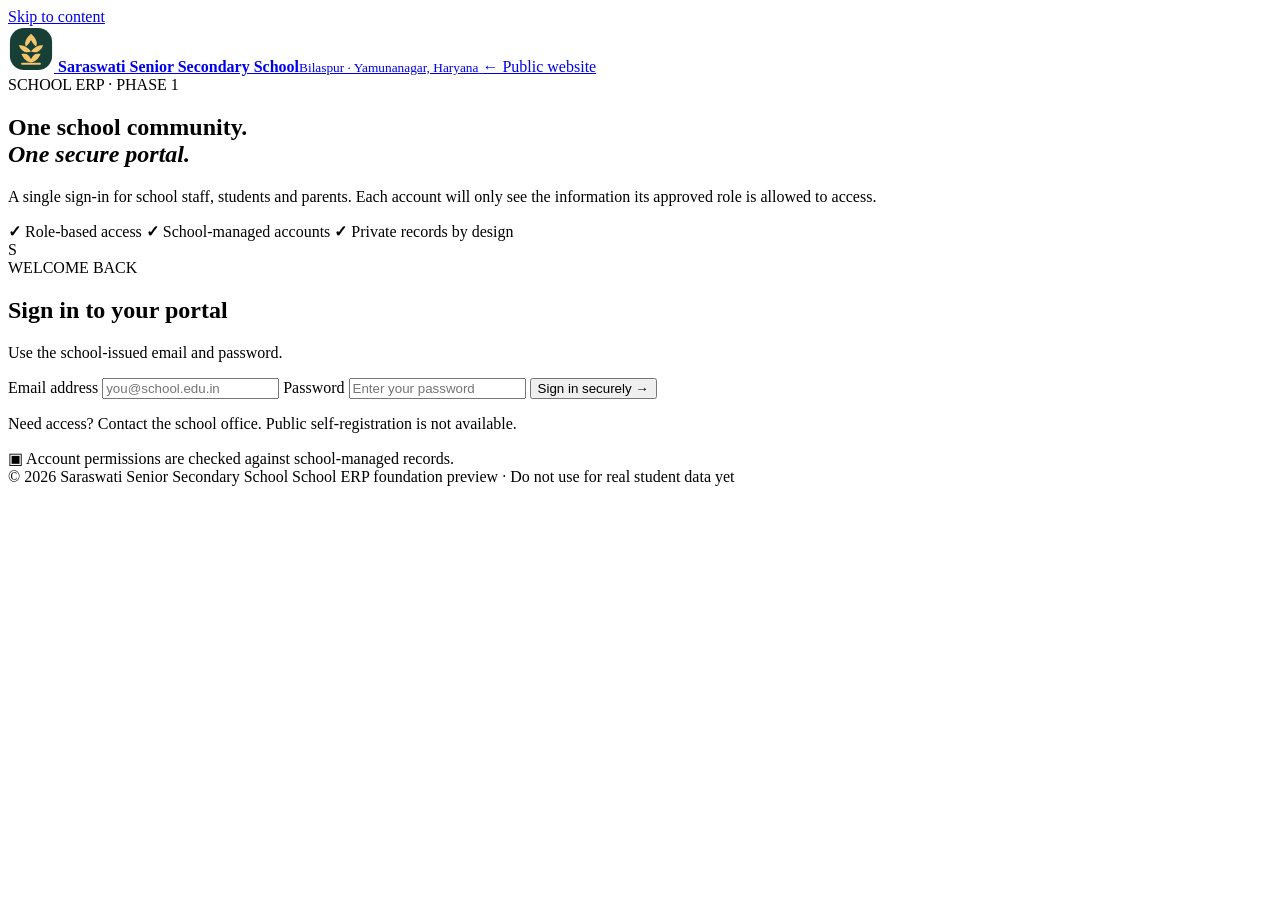
==== erp/index.html @ 6856d6d7 "feat: add role-aware ERP sign-in portal" ====
<!doctype html>
<html lang="en">
<head>
  <meta charset="utf-8">
  <meta name="viewport" content="width=device-width, initial-scale=1">
  <meta name="theme-color" content="#173f35">
  <meta name="description" content="Secure staff, student and parent portal for Saraswati Senior Secondary School.">
  <title>School ERP | Saraswati Senior Secondary School</title>
  <link rel="icon" type="image/svg+xml" href="../assets/favicon.svg">
  <link rel="stylesheet" href="./styles.css">
  <script src="./config.js"></script>
  <script type="module" src="./app.js"></script>
</head>
<body>
  <a class="skip-link" href="#main">Skip to content</a>
  <header class="topbar">
    <a class="brand" href="../index.html">
      <img src="../assets/logo.svg" alt="" width="46" height="46">
      <span><strong>Saraswati Senior Secondary School</strong><small>Bilaspur · Yamunanagar, Haryana</small></span>
    </a>
    <a class="back-link" href="../index.html">← Public website</a>
  </header>

  <main id="main" class="page-shell">
    <section class="intro">
      <span class="eyebrow">SCHOOL ERP · PHASE 1</span>
      <h1>One school community.<br><em>One secure portal.</em></h1>
      <p>A single sign-in for school staff, students and parents. Each account will only see the information its approved role is allowed to access.</p>
      <div class="trust-points">
        <span><b aria-hidden="true">✓</b> Role-based access</span>
        <span><b aria-hidden="true">✓</b> School-managed accounts</span>
        <span><b aria-hidden="true">✓</b> Private records by design</span>
      </div>
    </section>

    <section class="auth-card" aria-labelledby="portal-title">
      <div class="card-mark" aria-hidden="true">S</div>
      <div id="login-panel">
        <span class="eyebrow">WELCOME BACK</span>
        <h2 id="portal-title">Sign in to your portal</h2>
        <p class="muted">Use the school-issued email and password.</p>
        <div id="setup-notice" class="notice notice-warn" role="status" hidden>
          The secure backend has not been configured on this preview. Add the school's Supabase project settings in <code>erp/config.js</code> and apply the SQL setup before enabling sign-in.
        </div>
        <form id="login-form">
          <label for="email">Email address</label>
          <input id="email" name="email" type="email" autocomplete="username" placeholder="you@school.edu.in" required>
          <label for="password">Password</label>
          <input id="password" name="password" type="password" autocomplete="current-password" placeholder="Enter your password" required>
          <button id="login-button" class="primary-button" type="submit">Sign in securely <span aria-hidden="true">→</span></button>
          <p id="login-status" class="form-status" role="status" aria-live="polite"></p>
        </form>
        <p class="help-note">Need access? Contact the school office. Public self-registration is not available.</p>
      </div>

      <div id="dashboard-panel" hidden>
        <span class="eyebrow">YOUR WORKSPACE</span>
        <h2 id="welcome-title">Welcome</h2>
        <p id="role-summary" class="muted"></p>
        <div id="role-cards" class="role-cards"></div>
        <div class="notice notice-info">This is the Phase 1 foundation. Attendance, marks, datesheets and other records will appear after their modules are built and tested.</div>
        <button id="logout-button" class="secondary-button" type="button">Sign out</button>
        <p id="dashboard-status" class="form-status" role="status" aria-live="polite"></p>
      </div>
      <div class="security-caption"><span aria-hidden="true">▣</span> Account permissions are checked against school-managed records.</div>
    </section>
  </main>

  <footer class="footer">
    <span>© <span data-year>2026</span> Saraswati Senior Secondary School</span>
    <span>School ERP foundation preview · Do not use for real student data yet</span>
  </footer>
</body>
</html>
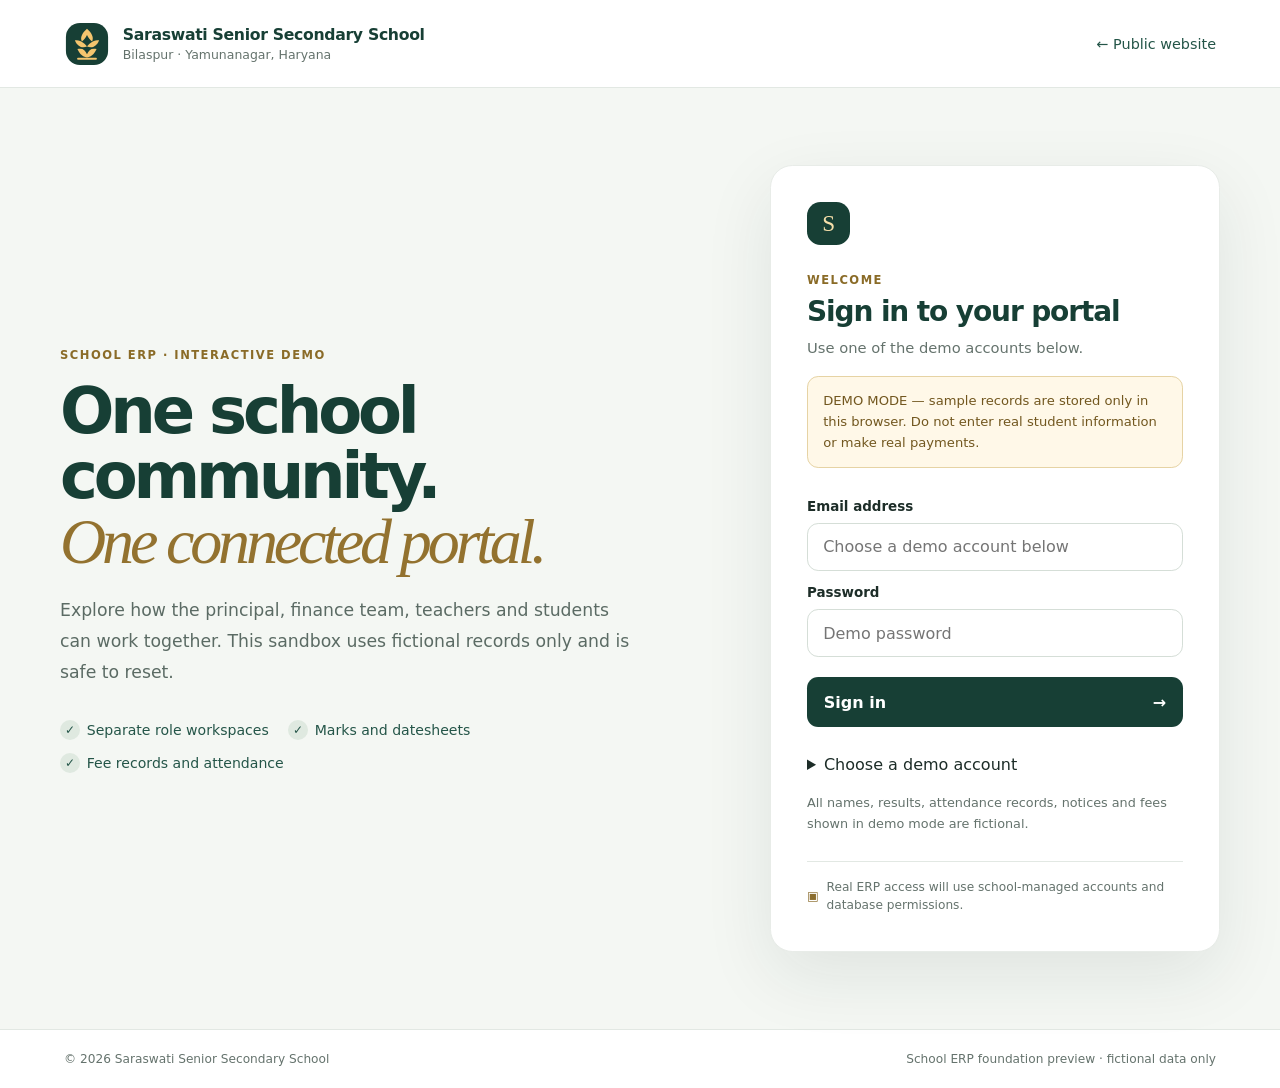
==== commit 8e0b63c3: "feat: add demo accounts and ERP workspace shell" ====
--- a/erp/index.html
+++ b/erp/index.html
@@ -4,7 +4,7 @@
   <meta charset="utf-8">
   <meta name="viewport" content="width=device-width, initial-scale=1">
   <meta name="theme-color" content="#173f35">
-  <meta name="description" content="Secure staff, student and parent portal for Saraswati Senior Secondary School.">
+  <meta name="description" content="School ERP demonstration portal for Saraswati Senior Secondary School.">
   <title>School ERP | Saraswati Senior Secondary School</title>
   <link rel="icon" type="image/svg+xml" href="../assets/favicon.svg">
   <link rel="stylesheet" href="./styles.css">
@@ -21,54 +21,89 @@
     <a class="back-link" href="../index.html">← Public website</a>
   </header>
 
-  <main id="main" class="page-shell">
-    <section class="intro">
-      <span class="eyebrow">SCHOOL ERP · PHASE 1</span>
-      <h1>One school community.<br><em>One secure portal.</em></h1>
-      <p>A single sign-in for school staff, students and parents. Each account will only see the information its approved role is allowed to access.</p>
-      <div class="trust-points">
-        <span><b aria-hidden="true">✓</b> Role-based access</span>
-        <span><b aria-hidden="true">✓</b> School-managed accounts</span>
-        <span><b aria-hidden="true">✓</b> Private records by design</span>
-      </div>
+  <main id="main">
+    <section id="login-layout" class="page-shell">
+      <section class="intro">
+        <span class="eyebrow">SCHOOL ERP · INTERACTIVE DEMO</span>
+        <h1>One school community.<br><em>One connected portal.</em></h1>
+        <p>Explore how the principal, finance team, teachers and students can work together. This sandbox uses fictional records only and is safe to reset.</p>
+        <div class="trust-points">
+          <span><b aria-hidden="true">✓</b> Separate role workspaces</span>
+          <span><b aria-hidden="true">✓</b> Marks and datesheets</span>
+          <span><b aria-hidden="true">✓</b> Fee records and attendance</span>
+        </div>
+      </section>
+
+      <section class="auth-card" aria-labelledby="portal-title">
+        <div class="card-mark" aria-hidden="true">S</div>
+        <div id="login-panel">
+          <span class="eyebrow">WELCOME</span>
+          <h2 id="portal-title">Sign in to your portal</h2>
+          <p class="muted">Use one of the demo accounts below.</p>
+
+          <div id="demo-notice" class="notice notice-warn" role="status">
+            DEMO MODE — sample records are stored only in this browser. Do not enter real student information or make real payments.
+          </div>
+          <div id="setup-notice" class="notice notice-info" role="status" hidden>
+            Live sign-in needs the school's Supabase project configuration. Demo accounts are available separately on this preview.
+          </div>
+
+          <form id="login-form">
+            <label for="email">Email address</label>
+            <input id="email" name="email" type="email" autocomplete="username" placeholder="Choose a demo account below" required>
+            <label for="password">Password</label>
+            <input id="password" name="password" type="password" autocomplete="current-password" placeholder="Demo password" required>
+            <button id="login-button" class="primary-button" type="submit">Sign in <span aria-hidden="true">→</span></button>
+            <p id="login-status" class="form-status" role="status" aria-live="polite"></p>
+          </form>
+
+          <details class="demo-accounts" id="demo-account-list">
+            <summary>Choose a demo account</summary>
+            <p class="demo-password">Shared demo password: <code>Demo@12345</code></p>
+            <div id="demo-account-buttons" class="demo-account-buttons"></div>
+          </details>
+          <p class="help-note">All names, results, attendance records, notices and fees shown in demo mode are fictional.</p>
+        </div>
+
+        <div class="security-caption"><span aria-hidden="true">▣</span> Real ERP access will use school-managed accounts and database permissions.</div>
+      </section>
     </section>
 
-    <section class="auth-card" aria-labelledby="portal-title">
-      <div class="card-mark" aria-hidden="true">S</div>
-      <div id="login-panel">
-        <span class="eyebrow">WELCOME BACK</span>
-        <h2 id="portal-title">Sign in to your portal</h2>
-        <p class="muted">Use the school-issued email and password.</p>
-        <div id="setup-notice" class="notice notice-warn" role="status" hidden>
-          The secure backend has not been configured on this preview. Add the school's Supabase project settings in <code>erp/config.js</code> and apply the SQL setup before enabling sign-in.
+    <section id="portal-root" class="portal-layout" hidden aria-label="School ERP workspace">
+      <aside class="sidebar">
+        <a class="sidebar-brand" href="../index.html">
+          <img src="../assets/logo.svg" alt="" width="38" height="38">
+          <span><strong>Saraswati ERP</strong><small>School workspace</small></span>
+        </a>
+        <div class="sidebar-section-title">WORKSPACE</div>
+        <nav id="portal-nav" class="portal-nav" aria-label="ERP navigation"></nav>
+        <div class="sidebar-bottom">
+          <div class="user-chip"><span id="user-avatar" class="avatar">S</span><span><strong id="user-name">Demo User</strong><small id="user-role">Demo role</small></span></div>
+          <button id="logout-button" class="sidebar-logout" type="button"><span aria-hidden="true">↪</span> Sign out</button>
         </div>
-        <form id="login-form">
-          <label for="email">Email address</label>
-          <input id="email" name="email" type="email" autocomplete="username" placeholder="you@school.edu.in" required>
-          <label for="password">Password</label>
-          <input id="password" name="password" type="password" autocomplete="current-password" placeholder="Enter your password" required>
-          <button id="login-button" class="primary-button" type="submit">Sign in securely <span aria-hidden="true">→</span></button>
-          <p id="login-status" class="form-status" role="status" aria-live="polite"></p>
-        </form>
-        <p class="help-note">Need access? Contact the school office. Public self-registration is not available.</p>
+      </aside>
+      <div class="workspace">
+        <header class="workspace-header">
+          <div>
+            <p class="workspace-kicker">SARASWATI SENIOR SECONDARY SCHOOL <span>·</span> 2026–27</p>
+            <h1 id="view-title">Overview</h1>
+          </div>
+          <div class="workspace-actions">
+            <span id="mode-badge" class="mode-badge">DEMO SANDBOX</span>
+            <button id="reset-demo-button" class="secondary-button reset-button" type="button" hidden>Reset demo data</button>
+          </div>
+        </header>
+        <div id="demo-banner" class="demo-banner"><span aria-hidden="true">ⓘ</span><span><strong>Demo sandbox</strong> — records are fictional and saved only in this browser. No messages, payments or real uploads are sent.</span></div>
+        <div id="portal-status" class="portal-status" role="status" aria-live="polite"></div>
+        <div id="portal-view" class="portal-view"></div>
+        <footer class="workspace-footer"><span>© <span data-year>2026</span> Saraswati Senior Secondary School</span><span>ERP demo · Not for official records</span></footer>
       </div>
-
-      <div id="dashboard-panel" hidden>
-        <span class="eyebrow">YOUR WORKSPACE</span>
-        <h2 id="welcome-title">Welcome</h2>
-        <p id="role-summary" class="muted"></p>
-        <div id="role-cards" class="role-cards"></div>
-        <div class="notice notice-info">This is the Phase 1 foundation. Attendance, marks, datesheets and other records will appear after their modules are built and tested.</div>
-        <button id="logout-button" class="secondary-button" type="button">Sign out</button>
-        <p id="dashboard-status" class="form-status" role="status" aria-live="polite"></p>
-      </div>
-      <div class="security-caption"><span aria-hidden="true">▣</span> Account permissions are checked against school-managed records.</div>
     </section>
   </main>
 
-  <footer class="footer">
+  <footer id="public-footer" class="footer">
     <span>© <span data-year>2026</span> Saraswati Senior Secondary School</span>
-    <span>School ERP foundation preview · Do not use for real student data yet</span>
+    <span>School ERP foundation preview · fictional data only</span>
   </footer>
 </body>
 </html>
--- a/erp/styles.css
+++ b/erp/styles.css
@@ -0,0 +1,79 @@
+:root {
+  color-scheme: light;
+  --green: #173f35;
+  --green-2: #245548;
+  --gold: #d4ac58;
+  --ink: #1d2d28;
+  --muted: #65736d;
+  --line: #e2e8e3;
+  --paper: #ffffff;
+  --wash: #f4f7f3;
+  --danger: #8c302c;
+  font-family: Inter, ui-sans-serif, system-ui, -apple-system, BlinkMacSystemFont, "Segoe UI", sans-serif;
+}
+* { box-sizing: border-box; }
+body { margin: 0; color: var(--ink); background: var(--wash); min-height: 100vh; }
+a { color: inherit; }
+.skip-link { position: absolute; top: -4rem; left: 1rem; z-index: 10; background: #fff; padding: .7rem 1rem; border-radius: .5rem; }
+.skip-link:focus { top: 1rem; }
+.topbar { min-height: 88px; display: flex; align-items: center; justify-content: space-between; gap: 1rem; padding: 1rem clamp(1rem, 5vw, 4.5rem); background: var(--paper); border-bottom: 1px solid var(--line); }
+.brand { display: inline-flex; align-items: center; gap: .8rem; text-decoration: none; color: var(--green); }
+.brand img { flex: 0 0 auto; }
+.brand span { display: grid; gap: .2rem; }
+.brand strong { font-size: .98rem; letter-spacing: -.02em; }
+.brand small { color: var(--muted); font-size: .78rem; }
+.back-link { color: var(--green-2); font-size: .9rem; text-decoration: none; white-space: nowrap; }
+.back-link:hover { text-decoration: underline; }
+.page-shell { width: min(1160px, calc(100% - 2rem)); margin: 0 auto; padding: clamp(2.4rem, 6vw, 5.5rem) 0; display: grid; grid-template-columns: minmax(0, 1fr) minmax(340px, 450px); gap: clamp(2rem, 7vw, 7rem); align-items: center; }
+.intro { padding: 1rem 0; }
+.eyebrow { display: inline-flex; align-items: center; gap: .5rem; font-size: .72rem; font-weight: 800; text-transform: uppercase; letter-spacing: .13em; color: #8a6b27; }
+.intro h1 { margin: 1rem 0 1.25rem; font-size: clamp(2.5rem, 5vw, 4.7rem); letter-spacing: -.065em; line-height: 1.02; color: var(--green); }
+.intro h1 em { font-family: Georgia, "Times New Roman", serif; font-weight: 500; color: #93722f; }
+.intro > p { max-width: 570px; color: #5b6b64; font-size: 1.08rem; line-height: 1.8; }
+.trust-points { display: flex; flex-wrap: wrap; gap: .8rem 1.2rem; margin-top: 2rem; color: var(--green-2); font-size: .88rem; }
+.trust-points span { display: inline-flex; align-items: center; gap: .42rem; }
+.trust-points b { display: grid; place-items: center; width: 1.25rem; height: 1.25rem; border-radius: 50%; background: #dfe9e0; font-size: .75rem; }
+.auth-card { position: relative; padding: clamp(1.5rem, 4vw, 2.25rem); background: var(--paper); border: 1px solid #e8ece8; border-radius: 1.4rem; box-shadow: 0 24px 70px rgba(19, 49, 40, .09); }
+.card-mark { display: grid; place-items: center; width: 2.7rem; height: 2.7rem; margin-bottom: 1.5rem; border-radius: .85rem; background: var(--green); color: #f6dfaa; font-family: Georgia, serif; font-size: 1.45rem; }
+.auth-card h2 { margin: .45rem 0 .5rem; font-size: 1.75rem; letter-spacing: -.04em; color: var(--green); }
+.muted { margin: 0; line-height: 1.6; color: var(--muted); font-size: .92rem; }
+form { display: grid; gap: .55rem; margin-top: 1.6rem; }
+label { margin-top: .35rem; font-size: .84rem; font-weight: 700; }
+input { width: 100%; padding: .85rem .95rem; border: 1px solid #d5ded7; border-radius: .7rem; color: var(--ink); background: #fff; font: inherit; outline: none; transition: border-color .15s, box-shadow .15s; }
+input:focus { border-color: #4d7b69; box-shadow: 0 0 0 3px rgba(45, 103, 81, .13); }
+button { font: inherit; cursor: pointer; border: 0; }
+button:focus-visible, a:focus-visible { outline: 3px solid #c49a43; outline-offset: 3px; }
+.primary-button { margin-top: .7rem; display: flex; justify-content: space-between; align-items: center; gap: 1rem; padding: .95rem 1.05rem; color: #fff; background: var(--green); border-radius: .7rem; font-weight: 750; transition: background .15s, transform .15s; }
+.primary-button:hover:not(:disabled) { background: var(--green-2); transform: translateY(-1px); }
+.primary-button:disabled { opacity: .48; cursor: not-allowed; }
+.secondary-button { margin-top: 1.25rem; padding: .8rem 1rem; border: 1px solid #cad7ce; border-radius: .7rem; background: #fff; color: var(--green); font-weight: 700; }
+.secondary-button:hover { background: var(--wash); }
+.form-status { min-height: 1.2em; margin: .2rem 0 0; color: var(--danger); font-size: .84rem; line-height: 1.5; }
+.help-note { margin: 1.2rem 0 0; font-size: .8rem; color: var(--muted); line-height: 1.6; }
+.notice { margin: 1rem 0; padding: .85rem .95rem; border-radius: .7rem; font-size: .82rem; line-height: 1.6; }
+.notice-warn { border: 1px solid #e6d3a4; background: #fff8e8; color: #72571f; }
+.notice-info { border: 1px solid #d6e4d9; background: #f2f7f2; color: #3c5d4a; }
+.notice code { font-size: .8rem; overflow-wrap: anywhere; }
+.security-caption { display: flex; align-items: center; gap: .5rem; border-top: 1px solid var(--line); padding-top: 1rem; margin-top: 1.7rem; color: var(--muted); font-size: .76rem; line-height: 1.5; }
+.security-caption span { color: #8b6d2e; }
+.role-cards { display: grid; gap: .8rem; margin-top: 1.35rem; }
+.role-card { padding: .9rem 1rem; background: #f8faf7; border: 1px solid #e4eae4; border-radius: .8rem; }
+.role-card h3 { margin: 0 0 .35rem; color: var(--green); font-size: .92rem; }
+.role-card p { margin: 0; color: var(--muted); font-size: .82rem; line-height: 1.55; }
+.role-card span { display: inline-block; margin-top: .65rem; padding: .24rem .5rem; border-radius: 999px; background: #f4ebd7; color: #72571f; font-size: .68rem; font-weight: 800; text-transform: uppercase; letter-spacing: .06em; }
+.footer { display: flex; justify-content: space-between; flex-wrap: wrap; gap: .5rem 1.5rem; padding: 1.4rem clamp(1rem, 5vw, 4.5rem); border-top: 1px solid var(--line); background: #fff; color: var(--muted); font-size: .76rem; }
+[hidden] { display: none !important; }
+@media (max-width: 820px) {
+  .page-shell { grid-template-columns: 1fr; max-width: 580px; gap: 2rem; padding-top: 2.5rem; }
+  .intro h1 { font-size: clamp(2.5rem, 10vw, 4rem); }
+  .topbar { align-items: flex-start; }
+}
+@media (max-width: 500px) {
+  .topbar { flex-direction: column; padding: 1rem; }
+  .brand strong { font-size: .9rem; }
+  .footer { flex-direction: column; }
+  .trust-points { display: grid; gap: .65rem; }
+}
+@media (prefers-reduced-motion: reduce) {
+  *, *::before, *::after { scroll-behavior: auto !important; transition-duration: .01ms !important; animation-duration: .01ms !important; }
+}
